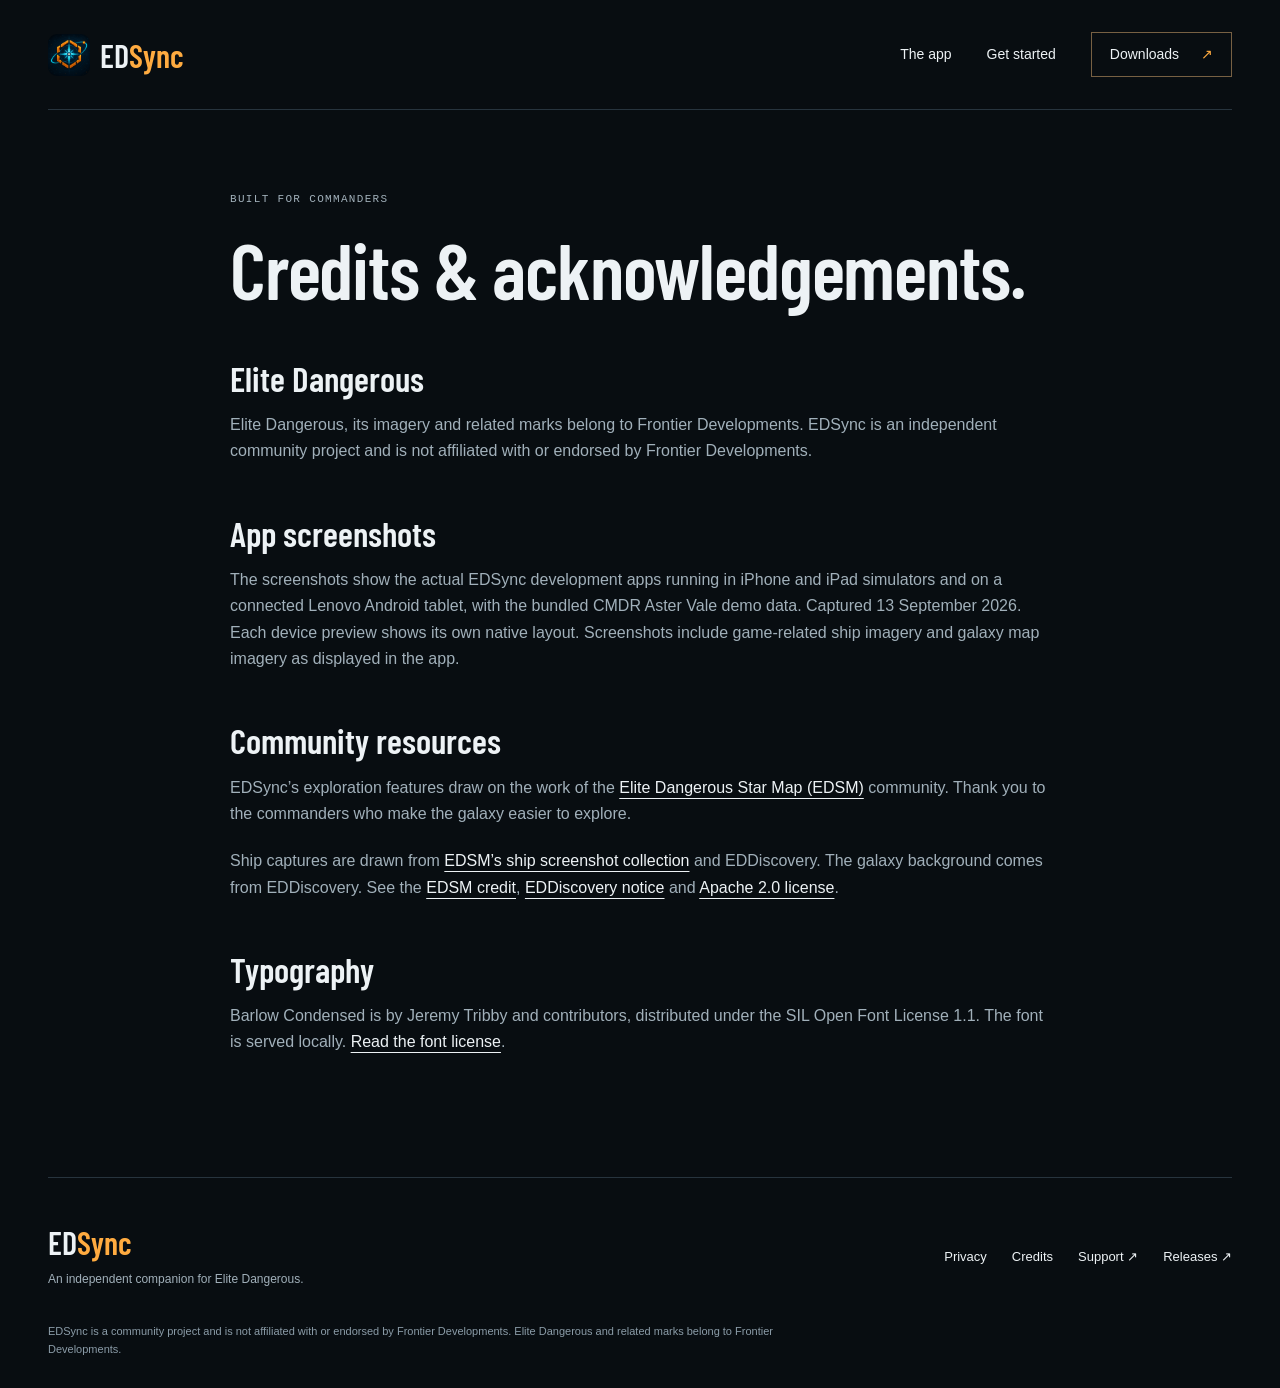
==== credits.html @ 184af9e6 "initial commit of edsync-site" ====
<!doctype html>
<html lang="en"><head><meta charset="utf-8"><meta name="viewport" content="width=device-width, initial-scale=1"><meta name="theme-color" content="#080d11"><title>Credits — EDSync</title><meta name="description" content="Credits for the EDSync website and app previews."><meta property="og:title" content="Credits — EDSync"><meta property="og:description" content="Credits for the EDSync website and app previews."><meta property="og:type" content="website"><meta property="og:image" content="https://hinxman.github.io/edsync-site/assets/icon.png"><link rel="icon" href="assets/icon.png" type="image/png"><link rel="apple-touch-icon" href="assets/icon.png"><link rel="stylesheet" href="styles.css"><script src="site.js" defer></script></head><body><a class="skip" href="#main">Skip to content</a>
<header class="site-header wrap"><a class="brand" href="./" aria-label="EDSync home"><img src="assets/icon.png" width="42" height="42" alt=""><span>ED<span class="accent">Sync</span></span></a><nav aria-label="Main navigation"><a href="./#experience">The app</a><a href="./#setup">Get started</a><a class="nav-download" href="./#downloads">Downloads <span aria-hidden="true">↗</span></a></nav></header><main id="main" class="wrap document"><p class="eyebrow">Built for commanders</p><h1>Credits &amp; acknowledgements.</h1><h2>Elite Dangerous</h2><p>Elite Dangerous, its imagery and related marks belong to Frontier Developments. EDSync is an independent community project and is not affiliated with or endorsed by Frontier Developments.</p><h2>App screenshots</h2><p>The screenshots show the actual EDSync development apps running in iPhone and iPad simulators and on a connected Lenovo Android tablet, with the bundled CMDR Aster Vale demo data. Captured 13 September 2026. Each device preview shows its own native layout. Screenshots include game-related ship imagery and galaxy map imagery as displayed in the app.</p><h2>Community resources</h2><p>EDSync’s exploration features draw on the work of the <a href="https://www.edsm.net/">Elite Dangerous Star Map (EDSM)</a> community. Thank you to the commanders who make the galaxy easier to explore.</p><p>Ship captures are drawn from <a href="https://github.com/EDSM-NET/ED-Ships-ScreenShots">EDSM’s ship screenshot collection</a> and EDDiscovery. The galaxy background comes from EDDiscovery. See the <a href="assets/licenses/EDSM-Ship-Images-CREDIT.txt">EDSM credit</a>, <a href="assets/licenses/EDDiscovery-Ship-Images-NOTICE.txt">EDDiscovery notice</a> and <a href="assets/licenses/EDDiscovery-LICENSE.md">Apache 2.0 license</a>.</p><h2>Typography</h2><p>Barlow Condensed is by Jeremy Tribby and contributors, distributed under the SIL Open Font License 1.1. The font is served locally. <a href="assets/OFL.txt">Read the font license</a>.</p></main><footer class="wrap site-footer"><div><a class="wordmark" href="./">ED<span class="accent">Sync</span></a><p>An independent companion for Elite Dangerous.</p></div><nav aria-label="Footer"><a href="privacy.html">Privacy</a><a href="credits.html">Credits</a><a href="https://github.com/Hinxman/edsync-site/issues">Support ↗</a><a href="https://github.com/Hinxman/edsync-site/releases">Releases ↗</a></nav><p class="legal">EDSync is a community project and is not affiliated with or endorsed by Frontier Developments. Elite Dangerous and related marks belong to Frontier Developments.</p></footer></body></html>
---- styles.css ----
@font-face{font-family:Barlow;src:url('assets/BarlowCondensed-SemiBold.ttf') format('truetype');font-weight:600;font-display:swap}
:root{color-scheme:dark;--bg:#080d11;--panel:#0c141a;--line:#27343e;--text:#edf2f5;--muted:#a1b0ba;--amber:#ffab40;--cyan:#36cfdf}*{box-sizing:border-box}html{scroll-behavior:smooth;scroll-padding-top:35px}body{margin:0;background:var(--bg);color:var(--text);font:16px/1.65 -apple-system,BlinkMacSystemFont,'Segoe UI',sans-serif}a{color:inherit;text-decoration-thickness:1px;text-underline-offset:5px}a:hover{color:var(--amber)}button{font:inherit}a,button,summary{-webkit-tap-highlight-color:transparent}a:focus-visible,button:focus-visible,summary:focus-visible{outline:2px solid var(--cyan);outline-offset:7px}img{max-width:100%;height:auto;display:block}figure{margin:0}p{margin:0 0 1.3em}h1,h2,h3{font-family:Barlow,'Arial Narrow',sans-serif;font-weight:600;line-height:1.04;margin:0 0 .45em}h1{font-size:clamp(62px,6.4vw,100px);letter-spacing:-.015em}h2{font-size:clamp(44px,4.5vw,68px)}h3{font-size:32px}button,a,summary{touch-action:manipulation}.wrap{width:min(1224px,calc(100% - 96px));margin-inline:auto}.accent{color:var(--amber)}.muted{color:var(--muted)}.small{font-size:13px}.eyebrow{font:11px/1.7 ui-monospace,SFMono-Regular,Consolas,monospace;text-transform:uppercase;letter-spacing:.12em;color:var(--cyan);margin-bottom:20px}.skip{position:fixed;top:-100px;left:16px;padding:12px;background:var(--amber);color:var(--bg);z-index:100}.skip:focus{top:10px}.site-header{height:110px;display:flex;align-items:center;justify-content:space-between;border-bottom:1px solid var(--line);gap:25px}.brand{display:flex;align-items:center;gap:10px;text-decoration:none;font:600 32px Barlow}.brand img{border-radius:9px}.site-header nav{display:flex;gap:35px;align-items:center;font-size:14px}.site-header nav a{text-decoration:none}.nav-download{padding:10px 18px;border:1px solid #776043}.nav-download span{color:var(--amber);margin-left:18px}.hero{display:grid;grid-template-columns:1.2fr 1fr;gap:44px;align-items:center;padding-block:70px 80px;position:relative}.hero h1 span{color:var(--amber)}.signal{display:inline-block;width:6px;height:6px;background:var(--cyan);border-radius:50%;margin-right:9px;box-shadow:0 0 13px #36cfdf66}.lede{font-size:19px;line-height:1.7;color:var(--muted);max-width:500px}.actions{display:flex;align-items:center;gap:30px;margin:30px 0 23px}.button{display:inline-flex;align-items:center;justify-content:space-between;gap:42px;padding:14px 23px;background:var(--amber);color:#11161b;text-decoration:none;font-weight:650;min-height:50px;transition:background .2s}.button:hover{background:#ffc472;color:#11161b}.text-link{font-size:14px;text-decoration:none}.text-link span{margin-left:10px;color:var(--amber)}.availability{font-size:12px;color:var(--muted);line-height:1.85}.hero-preview{position:relative;isolation:isolate;display:flex;align-items:center;flex-direction:column}.phone{display:block;width:260px;border:6px solid #252e36;border-radius:35px;overflow:hidden;background:#080d11;box-shadow:0 28px 65px #0008;position:relative}.phone img{width:100%;height:auto}.hero-preview .phone{width:277px;transform:rotate(3deg)}figcaption{font:10px/1.6 ui-monospace,monospace;letter-spacing:.07em;text-transform:uppercase;color:var(--muted);text-align:center;margin-top:23px}.preview-coordinate{font:9px ui-monospace,monospace;letter-spacing:.14em;color:var(--muted);position:absolute;left:0;top:4px;writing-mode:vertical-rl}.orbit{position:absolute;border:1px solid #32485680;border-radius:50%;width:440px;height:440px;left:50%;top:50%;transform:translate(-50%,-50%);z-index:-1;background:radial-gradient(circle,#19384360,transparent 65%)}.orbit-two{width:570px;height:570px;border-style:dashed;opacity:.3;background:none}.connection-band{border-block:1px solid var(--line);background:#0b1217}.connection-flow{display:flex;align-items:center;justify-content:center;gap:25px;padding-block:27px;font-size:14px}.connection-flow b{display:block;font:10px ui-monospace,monospace;letter-spacing:.12em;color:var(--amber);margin-bottom:5px}.connection-flow>span:last-child{text-align:right}.connection-line{height:1px;background:var(--line);flex:1;max-width:165px}.connection-center{font-size:12px;color:var(--muted)}.section{padding-block:100px}.section-heading{max-width:650px;margin-bottom:45px}.section-heading>p:last-child{color:var(--muted);max-width:580px}.showcase{display:grid;grid-template-columns:1fr 1fr;gap:90px;align-items:center}.screen-stage{padding:42px;display:flex;align-items:center;flex-direction:column;background:radial-gradient(ellipse at 50% 65%,#12303a70,transparent 65%),linear-gradient(#20313b25 1px,transparent 1px),linear-gradient(90deg,#20313b25 1px,transparent 1px);background-size:auto,40px 40px,40px 40px;border:1px solid var(--line)}.feature-switch{display:flex;border-bottom:1px solid var(--line);gap:26px;margin-bottom:44px}.feature-switch button{border:0;border-bottom:2px solid transparent;background:none;color:var(--muted);padding:14px 0;cursor:pointer;font-size:14px}.feature-switch button[aria-pressed=true]{color:var(--amber);border-bottom-color:var(--amber)}.feature-copy h3{font-size:48px}.feature-copy p{color:var(--muted)}.feature-copy .eyebrow{color:var(--cyan)}.feature-secondary{border-top:1px solid var(--line);padding-top:25px;margin-top:30px}.setup-section{background:var(--panel);border-block:1px solid var(--line)}.setup-flow{display:grid;grid-template-columns:repeat(3,1fr);gap:55px}.step{font:11px ui-monospace,monospace;letter-spacing:.1em;color:var(--amber);display:block;border-top:1px solid #6b512f;padding-top:20px;margin-bottom:26px}.setup-flow p{font-size:14px;color:var(--muted)}.setup-note{margin:25px 0 0;color:var(--muted);font-size:13px}.download-heading{display:flex;align-items:center;gap:18px;margin-top:55px;margin-bottom:28px}.download-heading h3{margin:0}.download-heading p{font-size:13px;margin:3px 0 0;color:var(--muted)}.release-status{margin-left:auto;font:11px ui-monospace,monospace;color:var(--amber);text-transform:uppercase;letter-spacing:.06em}.platforms{display:grid;grid-template-columns:1fr 1fr;border:1px solid var(--line);background:var(--panel)}.platform{padding:35px}.platform+ .platform{border-left:1px solid var(--line)}.platform-title{display:flex;align-items:center;gap:14px}.platform-title svg{width:26px;height:26px;color:var(--amber);flex:none}.platform-title h3{margin:0}.platform-title span{margin-left:auto;color:var(--muted);font-size:12px}.platform>p{font-size:14px;color:var(--muted);margin:22px 0 30px}.download-unavailable{display:inline-block;padding:10px 20px;border:1px solid #43505a;color:#b3c1cb;font-size:14px}.release-info>p{margin:12px 0 0}.release-info code{font-size:10px;overflow-wrap:anywhere}.mobile-release{display:flex;align-items:center;gap:35px;padding:34px 0;border-bottom:1px solid var(--line)}.mobile-release .eyebrow{margin-bottom:8px}.mobile-release p:last-child{font-size:14px;color:var(--muted);max-width:620px;margin-bottom:0}.mobile-release>.text-link{margin-left:auto;white-space:nowrap}.faq-section{padding-top:0;display:grid;grid-template-columns:1fr 1.25fr;gap:75px}.faq-section h2{font-size:48px}.questions details{border-top:1px solid var(--line)}.questions details:last-child{border-bottom:1px solid var(--line)}summary{padding:20px 25px 20px 0;cursor:pointer;font-size:15px;list-style:none;position:relative}summary::-webkit-details-marker{display:none}summary:after{content:'+';position:absolute;right:0;color:var(--amber)}details[open] summary:after{content:'−'}details p{font-size:14px;color:var(--muted);padding-right:20px}.site-footer{border-top:1px solid var(--line);padding-block:45px 30px;display:flex;flex-wrap:wrap;justify-content:space-between;gap:25px}.wordmark{font:32px Barlow;text-decoration:none}.site-footer p{font-size:12px;color:var(--muted);margin:7px 0 0}.site-footer nav{display:flex;gap:25px;align-items:center;font-size:13px}.site-footer nav a{text-decoration:none}.site-footer .legal{width:100%;max-width:760px;color:#8b9ca8;font-size:11px}.document{max-width:820px;padding-block:80px 100px;min-height:65vh}.document h1{font-size:clamp(56px,7vw,78px)}.document .lede{max-width:none}.document h2{font-size:35px;margin-top:50px}.document p{color:var(--muted)}.document a:not(.button){color:var(--text)}
@media(min-width:1500px){.hero{padding-block:100px}.hero-preview .phone{width:305px}}
@media(max-width:1000px){.wrap{width:calc(100% - 56px)}.hero{gap:25px}.hero h1{font-size:70px}.hero .eyebrow{font-size:10px}.hero-preview .phone{width:245px}.orbit{width:340px;height:340px}.orbit-two{width:390px;height:390px}.showcase{gap:45px}.setup-flow{gap:30px}.platform{padding:25px}.platform-title{flex-wrap:wrap}.platform-title span{width:100%;margin-left:40px}.faq-section{gap:40px}.hero{overflow:hidden}.lede{font-size:17px}}
@media(max-width:700px){.wrap{width:calc(100% - 40px)}.site-header{height:86px;gap:15px}.site-header nav{gap:18px;font-size:12px}.site-header nav a:first-child{display:none}.nav-download{padding:8px 10px}.nav-download span{margin-left:8px}.brand{font-size:27px;gap:7px}.brand img{width:32px;height:32px}.hero{grid-template-columns:1fr;padding-block:48px 45px;gap:40px;overflow:hidden}.hero h1{font-size:clamp(60px,11vw,78px)}.hero-copy{position:relative;z-index:2}.hero .lede{max-width:470px}.hero .eyebrow{font-size:9px;letter-spacing:.07em}.actions{gap:22px}.hero-preview .phone{width:246px;transform:rotate(2deg)}.hero-preview{padding-top:8px}.preview-coordinate{left:12px}.orbit{width:310px;height:310px}.orbit-two{width:380px;height:380px}.connection-flow{gap:12px;font-size:12px;flex-wrap:wrap;justify-content:space-between}.connection-flow .connection-line{max-width:none}.connection-center{order:3;width:100%;text-align:center;font-size:11px}.connection-flow .connection-line:nth-of-type(4){display:none}.section{padding-block:65px}.section-heading{margin-bottom:28px}.section-heading>p:last-child{font-size:15px}.showcase{grid-template-columns:1fr;gap:35px}.feature-copy{grid-row:1}.feature-switch{margin-bottom:28px;gap:30px}.feature-copy h3{font-size:40px}.feature-copy .feature-secondary{margin-top:20px;padding-top:20px}.screen-stage{padding:30px 20px}.screen-stage .phone{width:246px}.setup-flow{grid-template-columns:1fr;gap:14px}.setup-flow article{padding-right:20px}.step{margin-bottom:20px}.setup-note{margin-top:10px}.platforms{grid-template-columns:1fr}.platform+.platform{border-left:0;border-top:1px solid var(--line)}.platform-title span{width:auto;margin-left:auto;font-size:11px}.download-heading{flex-wrap:wrap;margin-top:35px;gap:14px}.download-heading h3{font-size:28px}.release-status{margin-left:0;flex-basis:100%}.platform{padding:25px 20px}.mobile-release{align-items:start;flex-direction:column;gap:20px}.mobile-release>.text-link{margin-left:0}.faq-section{grid-template-columns:1fr;gap:12px;padding-top:0}.faq-section h2{font-size:42px}.site-footer nav{width:100%;gap:22px;flex-wrap:wrap}.document{padding-block:50px 65px}.document h1{font-size:56px}}
@media(prefers-reduced-motion:reduce){html{scroll-behavior:auto}*,*::before,*::after{transition:none!important;animation:none!important}}
.device-switch{display:flex;gap:8px;margin:10px 0 25px;flex-wrap:wrap}.device-switch button{padding:10px 21px;border:1px solid var(--line);background:transparent;color:var(--muted);cursor:pointer;font-size:13px;min-height:44px}.device-switch button[aria-pressed=true]{color:var(--bg);background:var(--cyan);border-color:var(--cyan)}.showcase[data-device-view=ipad] .phone{width:350px;border-radius:20px}.showcase[data-device-view=android] .phone{width:305px;border-radius:20px}.showcase .screen-stage{min-height:650px;justify-content:center}.showcase .phone{max-width:100%}
@media(max-width:700px){.showcase .screen-stage{min-height:0}.showcase[data-device-view=ipad] .phone{width:340px}.showcase[data-device-view=android] .phone{width:285px}.device-switch{margin-bottom:5px}.device-switch button{padding:10px 17px}}
@media(max-width:700px){.hero h1{font-size:clamp(51px,10.5vw,68px)}.actions{gap:18px;flex-wrap:wrap}.actions .button{white-space:nowrap;gap:28px;padding:13px 20px}.actions .text-link{white-space:nowrap}}
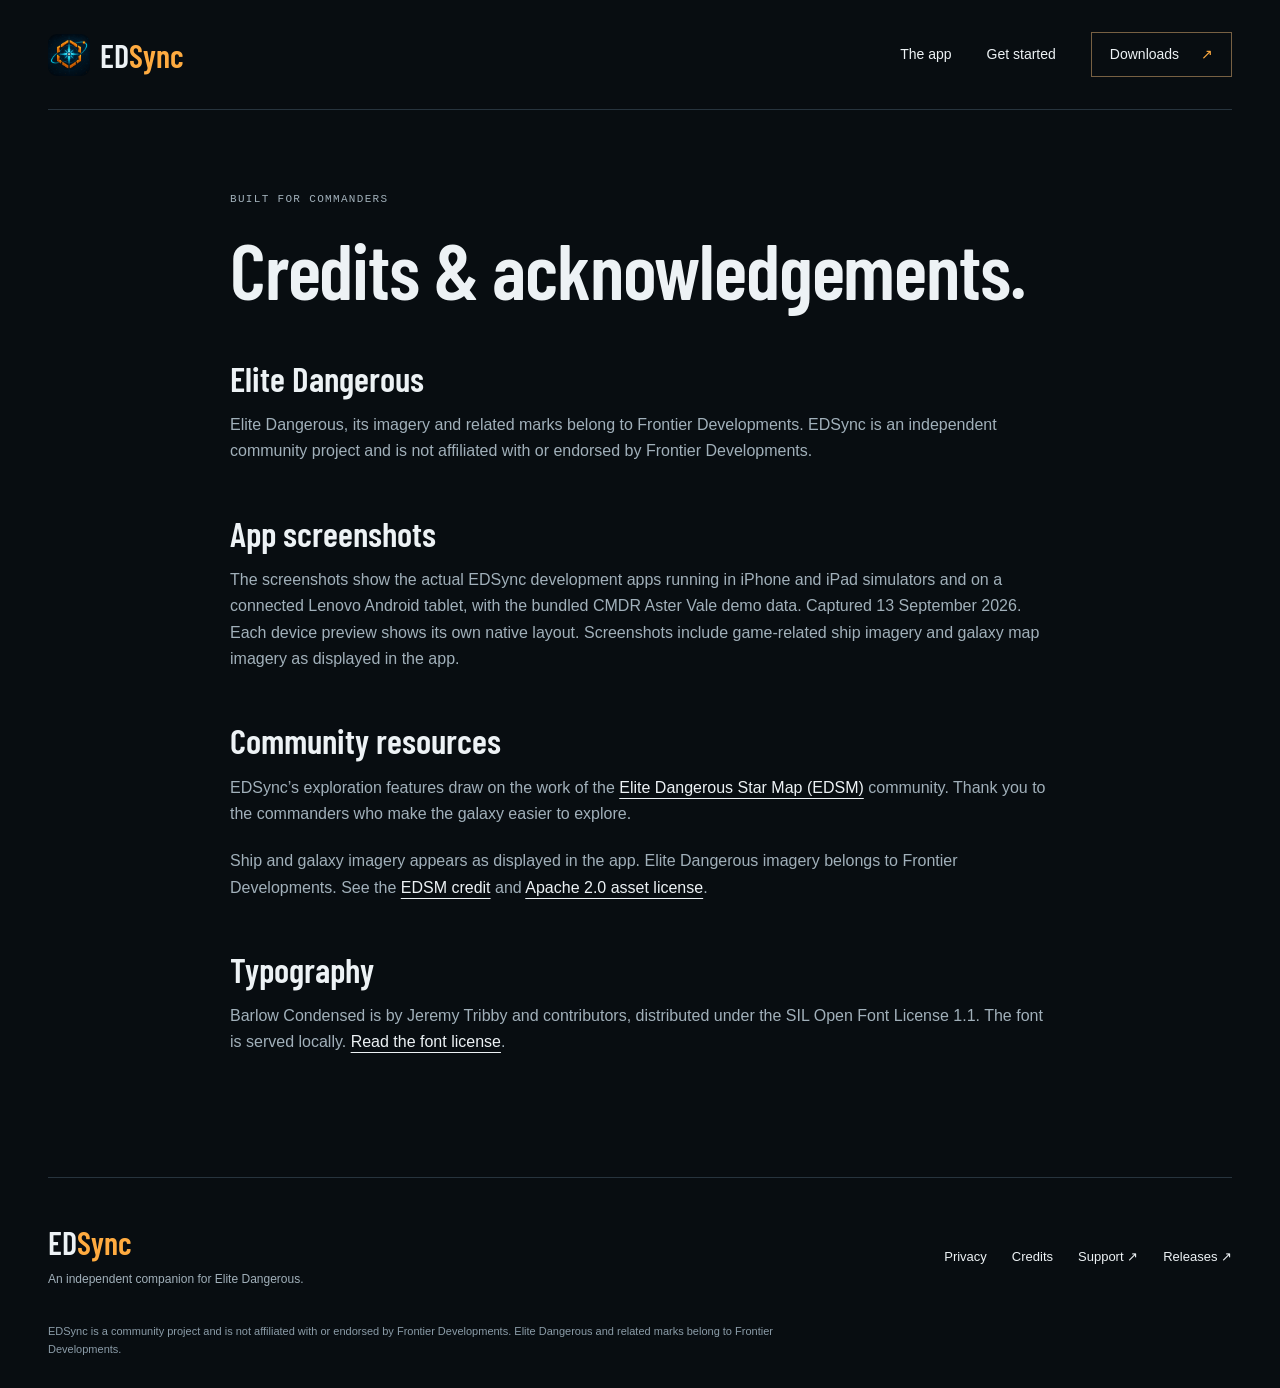
==== commit aade7d73: "Clarify pairing and permanent demo mode; remove EDDiscovery references" ====
--- a/credits.html
+++ b/credits.html
@@ -1,3 +1,3 @@
 <!doctype html>
 <html lang="en"><head><meta charset="utf-8"><meta name="viewport" content="width=device-width, initial-scale=1"><meta name="theme-color" content="#080d11"><title>Credits — EDSync</title><meta name="description" content="Credits for the EDSync website and app previews."><meta property="og:title" content="Credits — EDSync"><meta property="og:description" content="Credits for the EDSync website and app previews."><meta property="og:type" content="website"><meta property="og:image" content="https://hinxman.github.io/edsync-site/assets/icon.png"><link rel="icon" href="assets/icon.png" type="image/png"><link rel="apple-touch-icon" href="assets/icon.png"><link rel="stylesheet" href="styles.css"><script src="site.js" defer></script></head><body><a class="skip" href="#main">Skip to content</a>
-<header class="site-header wrap"><a class="brand" href="./" aria-label="EDSync home"><img src="assets/icon.png" width="42" height="42" alt=""><span>ED<span class="accent">Sync</span></span></a><nav aria-label="Main navigation"><a href="./#experience">The app</a><a href="./#setup">Get started</a><a class="nav-download" href="./#downloads">Downloads <span aria-hidden="true">↗</span></a></nav></header><main id="main" class="wrap document"><p class="eyebrow">Built for commanders</p><h1>Credits &amp; acknowledgements.</h1><h2>Elite Dangerous</h2><p>Elite Dangerous, its imagery and related marks belong to Frontier Developments. EDSync is an independent community project and is not affiliated with or endorsed by Frontier Developments.</p><h2>App screenshots</h2><p>The screenshots show the actual EDSync development apps running in iPhone and iPad simulators and on a connected Lenovo Android tablet, with the bundled CMDR Aster Vale demo data. Captured 13 September 2026. Each device preview shows its own native layout. Screenshots include game-related ship imagery and galaxy map imagery as displayed in the app.</p><h2>Community resources</h2><p>EDSync’s exploration features draw on the work of the <a href="https://www.edsm.net/">Elite Dangerous Star Map (EDSM)</a> community. Thank you to the commanders who make the galaxy easier to explore.</p><p>Ship captures are drawn from <a href="https://github.com/EDSM-NET/ED-Ships-ScreenShots">EDSM’s ship screenshot collection</a> and EDDiscovery. The galaxy background comes from EDDiscovery. See the <a href="assets/licenses/EDSM-Ship-Images-CREDIT.txt">EDSM credit</a>, <a href="assets/licenses/EDDiscovery-Ship-Images-NOTICE.txt">EDDiscovery notice</a> and <a href="assets/licenses/EDDiscovery-LICENSE.md">Apache 2.0 license</a>.</p><h2>Typography</h2><p>Barlow Condensed is by Jeremy Tribby and contributors, distributed under the SIL Open Font License 1.1. The font is served locally. <a href="assets/OFL.txt">Read the font license</a>.</p></main><footer class="wrap site-footer"><div><a class="wordmark" href="./">ED<span class="accent">Sync</span></a><p>An independent companion for Elite Dangerous.</p></div><nav aria-label="Footer"><a href="privacy.html">Privacy</a><a href="credits.html">Credits</a><a href="https://github.com/Hinxman/edsync-site/issues">Support ↗</a><a href="https://github.com/Hinxman/edsync-site/releases">Releases ↗</a></nav><p class="legal">EDSync is a community project and is not affiliated with or endorsed by Frontier Developments. Elite Dangerous and related marks belong to Frontier Developments.</p></footer></body></html>+<header class="site-header wrap"><a class="brand" href="./" aria-label="EDSync home"><img src="assets/icon.png" width="42" height="42" alt=""><span>ED<span class="accent">Sync</span></span></a><nav aria-label="Main navigation"><a href="./#experience">The app</a><a href="./#setup">Get started</a><a class="nav-download" href="./#downloads">Downloads <span aria-hidden="true">↗</span></a></nav></header><main id="main" class="wrap document"><p class="eyebrow">Built for commanders</p><h1>Credits &amp; acknowledgements.</h1><h2>Elite Dangerous</h2><p>Elite Dangerous, its imagery and related marks belong to Frontier Developments. EDSync is an independent community project and is not affiliated with or endorsed by Frontier Developments.</p><h2>App screenshots</h2><p>The screenshots show the actual EDSync development apps running in iPhone and iPad simulators and on a connected Lenovo Android tablet, with the bundled CMDR Aster Vale demo data. Captured 13 September 2026. Each device preview shows its own native layout. Screenshots include game-related ship imagery and galaxy map imagery as displayed in the app.</p><h2>Community resources</h2><p>EDSync’s exploration features draw on the work of the <a href="https://www.edsm.net/">Elite Dangerous Star Map (EDSM)</a> community. Thank you to the commanders who make the galaxy easier to explore.</p><p>Ship and galaxy imagery appears as displayed in the app. Elite Dangerous imagery belongs to Frontier Developments. See the <a href="assets/licenses/EDSM-Ship-Images-CREDIT.txt">EDSM credit</a> and <a href="assets/licenses/Third-Party-Assets-LICENSE.md">Apache 2.0 asset license</a>.</p><h2>Typography</h2><p>Barlow Condensed is by Jeremy Tribby and contributors, distributed under the SIL Open Font License 1.1. The font is served locally. <a href="assets/OFL.txt">Read the font license</a>.</p></main><footer class="wrap site-footer"><div><a class="wordmark" href="./">ED<span class="accent">Sync</span></a><p>An independent companion for Elite Dangerous.</p></div><nav aria-label="Footer"><a href="privacy.html">Privacy</a><a href="credits.html">Credits</a><a href="https://github.com/Hinxman/edsync-site/issues">Support ↗</a><a href="https://github.com/Hinxman/edsync-site/releases">Releases ↗</a></nav><p class="legal">EDSync is a community project and is not affiliated with or endorsed by Frontier Developments. Elite Dangerous and related marks belong to Frontier Developments.</p></footer></body></html>
--- a/styles.css
+++ b/styles.css
@@ -7,3 +7,4 @@
 .device-switch{display:flex;gap:8px;margin:10px 0 25px;flex-wrap:wrap}.device-switch button{padding:10px 21px;border:1px solid var(--line);background:transparent;color:var(--muted);cursor:pointer;font-size:13px;min-height:44px}.device-switch button[aria-pressed=true]{color:var(--bg);background:var(--cyan);border-color:var(--cyan)}.showcase[data-device-view=ipad] .phone{width:350px;border-radius:20px}.showcase[data-device-view=android] .phone{width:305px;border-radius:20px}.showcase .screen-stage{min-height:650px;justify-content:center}.showcase .phone{max-width:100%}
 @media(max-width:700px){.showcase .screen-stage{min-height:0}.showcase[data-device-view=ipad] .phone{width:340px}.showcase[data-device-view=android] .phone{width:285px}.device-switch{margin-bottom:5px}.device-switch button{padding:10px 17px}}
 @media(max-width:700px){.hero h1{font-size:clamp(51px,10.5vw,68px)}.actions{gap:18px;flex-wrap:wrap}.actions .button{white-space:nowrap;gap:28px;padding:13px 20px}.actions .text-link{white-space:nowrap}}
+.pairing-notes{margin-top:30px;border-top:1px solid var(--line);padding-top:24px;max-width:900px;color:var(--muted);font-size:13px}.pairing-notes p:last-child{margin-bottom:0}.setup-flow strong,.pairing-notes strong{color:var(--text);font-weight:600}
